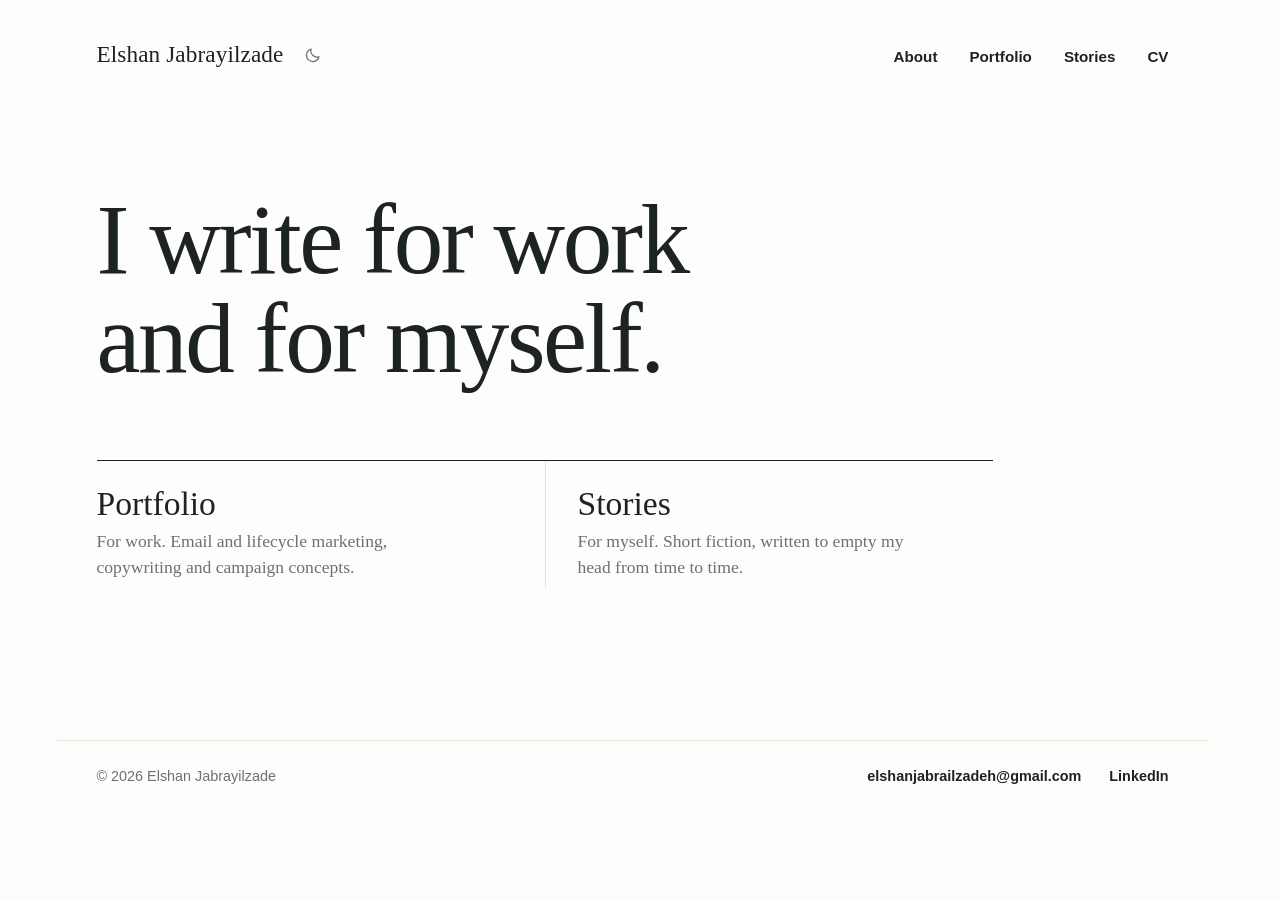
==== index.html @ e6139c63 "Phone layout: cleaner stories list, piece menu in portfolio sections Co-Authored-By: Claude Opus 5.5" ====
<!doctype html>
<html lang="en">
<head>
  <meta charset="utf-8">
  <meta name="viewport" content="width=device-width, initial-scale=1">
  <title>Elshan Jabrayilzade</title>
  <meta name="description" content="Elshan Jabrayilzade writes for work and for himself: email and lifecycle marketing, copywriting and short fiction.">
  <meta name="author" content="Elshan Jabrayilzade">
  <meta property="og:title" content="Elshan Jabrayilzade">
  <meta property="og:description" content="Elshan Jabrayilzade writes for work and for himself: email and lifecycle marketing, copywriting and short fiction.">
  <meta property="og:type" content="website">
  <link rel="preload" href="assets/fonts/eb-garamond-latin-wght-normal.woff2" as="font" type="font/woff2" crossorigin>
  <link rel="stylesheet" href="assets/site.css?v=d250526d">
  <script>document.documentElement.className = "js";(function(){var t;try{t=localStorage.getItem("theme")}catch(e){}if(t!=="dark"&&t!=="light")t=window.matchMedia&&matchMedia("(prefers-color-scheme: dark)").matches?"dark":"light";document.documentElement.setAttribute("data-theme",t)})();</script>
</head>
<body>
  <header class="top wrap">
    <div class="brand">
      <a class="name" href="./">Elshan Jabrayilzade</a>
      <button class="theme" type="button" aria-label="Switch between light and dark">
          <svg class="moon" viewBox="0 0 24 24" width="18" height="18" aria-hidden="true"><path d="M20 14.5A8.5 8.5 0 0 1 9.5 4 8.5 8.5 0 1 0 20 14.5z" fill="none" stroke="currentColor" stroke-width="1.6" stroke-linejoin="round"/></svg>
          <svg class="sun" viewBox="0 0 24 24" width="18" height="18" aria-hidden="true"><circle cx="12" cy="12" r="4.2" fill="none" stroke="currentColor" stroke-width="1.6"/><path d="M12 2.5v2.6M12 18.9v2.6M2.5 12h2.6M18.9 12h2.6M5.3 5.3l1.8 1.8M16.9 16.9l1.8 1.8M5.3 18.7l1.8-1.8M16.9 7.1l1.8-1.8" stroke="currentColor" stroke-width="1.6" stroke-linecap="round"/></svg>
        </button>
    </div>
    <nav class="nav" aria-label="Site">
      <a href="about/">About</a>
      <a href="portfolio/">Portfolio</a>
      <a href="stories/">Stories</a>
      <a href="assets/elshan-jabrayilzade-cv.pdf">CV</a>
    </nav>
  </header>

  <main class="wrap">
    <h1 class="statement">I write for work<br>and for myself.</h1>
    <div class="two">
      <a href="portfolio/"><b>Portfolio</b><span>For work. Email and lifecycle marketing, copywriting and campaign concepts.</span></a>
      <a href="stories/"><b>Stories</b><span>For myself. Short fiction, written to empty my head from time to time.</span></a>
    </div>
  </main>

  <footer class="foot wrap">
    <span>&copy; 2026 Elshan Jabrayilzade</span>
    <a href="mailto:elshanjabrailzadeh@gmail.com">elshanjabrailzadeh@gmail.com</a>
    <a href="https://www.linkedin.com/in/elshanjh">LinkedIn</a>
  </footer>
  <script src="assets/site.js?v=d250526d"></script>
</body>
</html>
---- assets/site.css ----
@font-face {
  font-family: "EB Garamond";
  src: url("fonts/eb-garamond-latin-wght-normal.woff2") format("woff2");
  font-weight: 400 800;
  font-display: swap;
}
@font-face {
  font-family: "EB Garamond";
  src: url("fonts/eb-garamond-latin-wght-italic.woff2") format("woff2");
  font-weight: 400 800;
  font-style: italic;
  font-display: swap;
}
@font-face {
  font-family: "Instrument Sans";
  src: url("fonts/instrument-sans-latin-wght-normal.woff2") format("woff2");
  font-weight: 400 700;
  font-display: swap;
}

:root {
  --bg: #fdfdfb;
  --ink: #1d2321;
  --muted: #6c726f;
  --line: #e3e4de;
  --accent: #6e1f2a;
  --serif: "EB Garamond", Garamond, "Times New Roman", serif;
  --sans: "Instrument Sans", "Helvetica Neue", Arial, sans-serif;
  --bar: #d5d7d0;
  --underline: #b9bcb5;
  color-scheme: light;
}
:root[data-theme="dark"] {
  --bg: #141817;
  --ink: #e9eae5;
  --muted: #99a09b;
  --line: #2b3230;
  --accent: #e0a3ab;
  --bar: #3b4340;
  --underline: #59605c;
  color-scheme: dark;
}

* { box-sizing: border-box; }
html { -webkit-text-size-adjust: 100%; overflow-y: scroll; scrollbar-gutter: stable; }

body {
  margin: 0;
  background: var(--bg);
  color: var(--ink);
  font-family: var(--serif);
  font-size: 1.25rem;
  line-height: 1.6;
  font-variant-numeric: oldstyle-nums;
}

a { color: inherit; text-decoration-thickness: 1px; text-underline-offset: 0.18em; text-decoration-color: var(--underline); }
a:hover { color: var(--accent); text-decoration-color: currentColor; }
:focus-visible { outline: 2px solid var(--accent); outline-offset: 4px; }
img { max-width: 100%; height: auto; display: block; }
p { margin: 0 0 1.15em; }

.wrap { max-width: 72rem; margin: 0 auto; padding: 0 2.5rem; }

/* ---------- Header and footer ---------- */

.top { display: flex; justify-content: space-between; align-items: baseline; gap: 1rem 2rem; flex-wrap: wrap; padding-top: 2.25rem; padding-bottom: 2.25rem; }
.name { font-size: 1.45rem; font-weight: 500; text-decoration: none; letter-spacing: 0.005em; }
.nav { display: flex; gap: 2rem; font-family: var(--sans); font-size: 0.95rem; font-weight: 600; }
.nav { align-items: center; }
.brand { display: flex; align-items: center; gap: 1rem; }
.theme { background: none; border: 0; padding: 0.3rem; margin: 0; color: var(--muted); cursor: pointer; display: inline-flex; border-radius: 50%; }
.theme:hover { color: var(--accent); }
.theme .sun, :root[data-theme="dark"] .theme .moon { display: none; }
:root[data-theme="dark"] .theme .sun { display: block; }
.nav a { text-decoration: none; color: var(--ink); padding: 0.2rem 0; border-bottom: 1.5px solid transparent; }
.nav a:hover { color: var(--accent); }
.nav a[aria-current="page"] { border-bottom-color: var(--ink); }

main.wrap { padding-top: 3.5rem; padding-bottom: 6rem; min-height: 70vh; }

.foot { font-family: var(--sans); font-size: 0.9rem; font-weight: 600; color: var(--ink); display: flex; gap: 0.5rem 1.75rem; flex-wrap: wrap; padding-top: 1.5rem; padding-bottom: 2.5rem; border-top: 1px solid var(--line); }
.foot a { text-decoration: none; }
.foot span { margin-right: auto; font-weight: 400; color: var(--muted); }

h1, h2, h3 { font-weight: 400; margin: 0; }
h1 { font-size: clamp(2.2rem, 4.5vw, 3.1rem); line-height: 1.1; letter-spacing: -0.012em; }
.label { font-family: var(--sans); font-size: 0.8rem; color: var(--muted); margin: 0 0 0.9rem; }

/* ---------- Home ---------- */

.statement { font-size: clamp(2.9rem, 8vw, 6.2rem); line-height: 1; letter-spacing: -0.025em; margin: 1.5rem 0 4.5rem; }
.statement em { font-style: italic; }
.two { display: grid; grid-template-columns: 1fr 1fr; border-top: 1px solid var(--ink); max-width: 56rem; }
.two a { text-decoration: none; padding: 1.5rem 2rem 0.5rem 0; }
.two a + a { padding-left: 2rem; border-left: 1px solid var(--line); }
.two b { display: block; font-weight: 400; font-size: 2.1rem; line-height: 1.15; }
.two a:hover b { font-style: italic; }
.two span { display: block; color: var(--muted); font-size: 1.1rem; line-height: 1.45; margin-top: 0.35rem; max-width: 22rem; }
.two a:hover span { color: var(--muted); }

/* ---------- About ---------- */

.prose { max-width: 36rem; }
.prose h1 { margin-bottom: 2rem; }

/* ---------- Portfolio landing ---------- */

.choose { margin-top: 2.5rem; }
.choose b { font-size: clamp(2rem, 4vw, 2.9rem); letter-spacing: -0.012em; }
.choose a { padding-top: 2rem; padding-bottom: 2rem; }
.choose small { display: block; font-family: var(--sans); font-size: 0.8rem; color: var(--muted); margin-top: 1.25rem; }

/* ---------- Portfolio section: list on the left, piece on the right ---------- */

.section { display: grid; grid-template-columns: 15rem minmax(0, 38rem); gap: 5.5rem; align-items: start; }

.list { position: sticky; top: 2rem; }
.list .back { font-family: var(--sans); font-size: 0.8rem; color: var(--muted); text-decoration: none; }
.list .back:hover { color: var(--accent); }
.list h2 { font-size: 1.45rem; font-style: italic; line-height: 1.2; margin: 0.6rem 0 1.4rem; }
.list .intro { font-size: 1.02rem; line-height: 1.45; color: var(--muted); margin: -0.6rem 0 1.5rem; }
.list h3 { font-family: var(--sans); font-size: 0.8rem; color: var(--muted); margin: 1.6rem 0 0.5rem; }
.list ul { list-style: none; margin: 0; padding: 0; border-left: 1px solid var(--line); }
.list ul a {
  display: block;
  text-decoration: none;
  color: var(--muted);
  font-size: 1.08rem;
  line-height: 1.3;
  padding: 0.42rem 0 0.42rem 1rem;
  margin-left: -1px;
  border-left: 1px solid transparent;
}
.list ul a:hover { color: var(--ink); }
.list ul a.is-active { color: var(--ink); border-left-color: var(--accent); }
.list .other { display: inline-block; margin-top: 2rem; font-size: 1.05rem; font-style: italic; }

.js .piece { display: none; }
.js .piece.is-shown { display: block; }
.piece + .piece { margin-top: 6rem; }
.js .piece + .piece { margin-top: 0; }
.back-m, .jump, .all-m { display: none; }

.piece h1 { margin-bottom: 0.7rem; }
.piece .label { margin-bottom: 2.25rem; }
.piece .lead { font-size: 1.5rem; line-height: 1.42; margin-bottom: 1.6rem; }
.piece h2 { font-family: var(--sans); font-size: 0.8rem; font-weight: 600; color: var(--ink); margin: 2.2rem 0 0.6rem; }
.piece ul { list-style: none; margin: 0 0 1.15em; padding: 0; }
.piece li { padding-left: 1.2rem; position: relative; margin-bottom: 0.35rem; }
.piece li::before { content: "\2013"; position: absolute; left: 0; color: var(--muted); }

.flow { list-style: none; margin: 1rem 0 2rem 0.25rem; padding: 0; border-left: 1px solid var(--ink); }
.piece .flow li { padding: 0 0 0 1.5rem; margin: 0 0 1.1rem; position: relative; line-height: 1.5; }
.piece .flow li:last-child { margin-bottom: 0; }
.piece .flow li::before { content: ""; position: absolute; left: -4px; top: 0.62em; width: 7px; height: 7px; border-radius: 50%; background: var(--ink); }
.flow b { display: block; font-family: var(--sans); font-size: 0.8rem; font-weight: 600; margin-bottom: 0.1rem; }
td i { display: block; color: var(--muted); font-size: 1rem; }


.piece .picks { margin: 2.25rem 0 0; border-top: 1px solid var(--ink); }
.piece .picks li { padding: 0; margin: 0; border-bottom: 1px solid var(--line); }
.piece .picks li::before { content: none; }
.picks a { display: block; padding: 1rem 0; text-decoration: none; }
.picks b { display: block; font-weight: 400; font-size: 1.4rem; line-height: 1.25; }
.picks a:hover b { font-style: italic; }
.picks span { display: block; color: var(--muted); font-size: 1.08rem; line-height: 1.45; margin-top: 0.15rem; }

figure { margin: 2.5rem 0; }
figure.square img { width: min(100%, 30rem); }
figure.phone img { width: min(100%, 17rem); }
figcaption { font-family: var(--sans); font-size: 0.78rem; color: var(--muted); margin-top: 0.7rem; }

.script { border-left: 1px solid var(--ink); padding-left: 1.5rem; margin: 0.5rem 0 1.5rem; }
.script p:last-child { margin-bottom: 0; }
.endline { font-size: 1.5rem; font-style: italic; line-height: 1.35; }
.meta { color: var(--muted); font-style: italic; }
.piece .note { margin: 2.75rem 0 0; line-height: 1.6; max-width: 30rem; }

table { border-collapse: collapse; width: 100%; margin: 2rem 0; font-size: 1.1rem; }
th, td { text-align: left; padding: 0.55rem 0; border-bottom: 1px solid var(--line); }
th { font-family: var(--sans); font-size: 0.76rem; font-weight: 400; color: var(--muted); }
td.num, th.num { text-align: right; padding-left: 1rem; white-space: nowrap; font-variant-numeric: lining-nums tabular-nums; }

.chart { margin: 2.75rem 0; }
.bars { display: flex; align-items: flex-end; gap: 10px; height: 8.5rem; margin: 1.6rem 0 0; padding: 0; list-style: none; border-bottom: 1px solid var(--ink); }
.bars li { flex: 1; margin: 0; padding: 0; background: var(--bar); position: relative; min-width: 0; }
.bars li::before { content: none; }
.bars li.sell { background: var(--ink); }
.bars li span { position: absolute; bottom: 100%; left: 50%; transform: translateX(-50%); font-family: var(--sans); font-size: 0.66rem; color: var(--muted); padding-bottom: 3px; }
.bar-nums { display: flex; gap: 10px; font-family: var(--sans); font-size: 0.66rem; color: var(--muted); margin-top: 5px; }
.bar-nums span { flex: 1; text-align: center; }
.chart figcaption i { display: inline-block; width: 0.6rem; height: 0.6rem; background: var(--ink); margin: 0 0.3rem 0 0; vertical-align: -1px; font-style: normal; }

.pager { margin-top: 4.5rem; padding-top: 1.5rem; border-top: 1px solid var(--line); display: flex; justify-content: space-between; gap: 2rem; }
.pager a { text-decoration: none; font-size: 1.15rem; font-style: italic; line-height: 1.3; }
.pager small { display: block; font-family: var(--sans); font-style: normal; font-size: 0.76rem; color: var(--muted); margin-bottom: 0.2rem; }
.pager .next { margin-left: auto; text-align: right; }

/* ---------- Stories: set like a book ---------- */

body.book { --bg: #f4f0e4; --line: #dcd6c4; --muted: #746d5f; --ink: #2a2520; background: var(--bg); }
:root[data-theme="dark"] body.book { --bg: #1a1814; --line: #36322a; --muted: #a59d8b; --ink: #ebe5d6; }

.titlepage { text-align: center; padding: 2rem 0 4.5rem; }
.titlepage h1 { font-size: clamp(3rem, 8vw, 4.6rem); font-style: italic; letter-spacing: -0.01em; }
.titlepage p { font-variant-caps: all-small-caps; letter-spacing: 0.14em; font-size: 1.05rem; margin: 1.1rem 0 0; }
.rule { width: 3rem; height: 1px; background: var(--ink); margin: 2.2rem auto; border: 0; }

.contents { max-width: 40rem; margin: 0 auto; }
.contents h2 { text-align: center; font-variant-caps: all-small-caps; letter-spacing: 0.14em; font-size: 1.05rem; margin-bottom: 2.5rem; }
.contents ol { list-style: none; margin: 0; padding: 0; }
.contents li { margin-bottom: 2.1rem; }
.contents a { display: flex; align-items: baseline; gap: 0.5rem; text-decoration: none; font-size: 1.4rem; line-height: 1.25; }
.contents a::after { content: ""; flex: 1; order: 1; border-bottom: 1px dotted var(--muted); transform: translateY(-0.25em); min-width: 1.5rem; }
.contents a time { order: 2; white-space: nowrap; font-size: 1.1rem; color: var(--muted); }
.contents li i { display: block; color: var(--muted); font-size: 1.08rem; line-height: 1.4; margin-top: 0.15rem; padding-right: 4rem; }

.story { max-width: 40rem; margin: 0 auto; }
.story header { text-align: center; padding: 2rem 0 1rem; }
.story header p { font-variant-caps: all-small-caps; letter-spacing: 0.14em; font-size: 1rem; color: var(--muted); margin: 0 0 1.1rem; }
.story h1 { font-size: clamp(2.3rem, 6vw, 3.2rem); line-height: 1.12; text-wrap: balance; }
.story .text { font-size: 1.35rem; line-height: 1.68; }
.story .text p { margin: 0 0 1.05em; }
.story .text.lines p { margin-bottom: 0.8em; }
.story .text p.first::first-letter { float: left; font-size: 3.55em; line-height: 0.82; padding: 0.06em 0.08em 0 0; }
.story .text p.epigraph { text-align: center; font-style: italic; text-indent: 0 !important; margin: 0 0 3rem !important; }
.story h2 { text-align: center; font-size: 2rem; font-style: italic; line-height: 1.2; color: var(--ink); margin: 5rem 0 2.5rem; }
.story h2::after { content: ""; display: block; width: 2rem; height: 1px; background: var(--ink); margin: 1.1rem auto 0; }
.story .break { text-align: center; text-indent: 0 !important; letter-spacing: 0.6em; margin: 2.25rem 0 !important; color: var(--muted); }
.story .end { margin-top: 3rem; }
.book .pager { max-width: 40rem; margin-left: auto; margin-right: auto; }
.tocback { text-align: center; margin-top: 2.5rem; font-variant-caps: all-small-caps; letter-spacing: 0.14em; font-size: 1rem; }
.tocback a { text-decoration: none; }

@media (min-width: 700px) {
  .story .text:not(.lines) p { text-align: justify; hyphens: auto; -webkit-hyphens: auto; }
  .story .text p.epigraph, .story .text p.break { text-align: center; }
}

/* ---------- Small screens ---------- */

@media (max-width: 820px) {
  body { font-size: 1.15rem; }
  .wrap { padding: 0 1.25rem; }
  .top { padding-top: 1.25rem; padding-bottom: 1.25rem; }
  .nav { gap: 1.25rem; font-size: 0.9rem; }
  main.wrap { padding-top: 1.75rem; padding-bottom: 4rem; }
  .statement { margin-bottom: 3rem; }
  .two { grid-template-columns: 1fr; }
  .two a { padding: 1.25rem 0; }
  .two a + a { padding-left: 0; border-left: 0; border-top: 1px solid var(--line); }

  .section { grid-template-columns: 1fr; gap: 2.5rem; }
  .list { position: static; }
  .list ul a { font-size: 1.2rem; padding: 0.6rem 0 0.6rem 1rem; }
  .js .picked:not(.list-open) .list { display: none; }
  .js .section:not(.picked) .piece.is-shown { display: none; }
  .js .section.has-overview:not(.picked) .list { display: none; }
  .js .section.has-overview:not(.picked) .piece.is-shown { display: block; }
  .section { gap: 1.5rem; }
  .js .picked:not(.on-overview) .jump {
    display: flex; justify-content: space-between; align-items: center; width: 100%;
    font: 600 0.92rem var(--sans); color: var(--ink); background: none; text-align: left;
    border: 1px solid var(--line); border-radius: 4px; padding: 0.8rem 1rem; cursor: pointer;
  }
  .jump::after { content: ""; width: 0.5rem; height: 0.5rem; border-right: 1.5px solid currentColor; border-bottom: 1.5px solid currentColor; transform: rotate(45deg) translateY(-2px); flex: none; margin-left: 1rem; }
  .list-open .jump::after { transform: rotate(-135deg) translateY(-2px); }
  .list-open .list .back, .list-open .list h2 { display: none; }
  .js .picked:not(.on-overview) .all-m { display: inline-block; margin-top: 2rem; font: 600 0.92rem var(--sans); text-decoration: none; border-bottom: 1.5px solid var(--ink); padding-bottom: 0.15rem; }
  .piece .lead { font-size: 1.3rem; }
  .bars, .bar-nums { gap: 4px; }
  .bars li span { font-size: 0.55rem; }
  .pager { flex-direction: column; gap: 1.25rem; }
  .pager .next { margin-left: 0; text-align: left; }
  .story .text { font-size: 1.2rem; }
  .contents a { flex-direction: column-reverse; align-items: flex-start; gap: 0.2rem; font-size: 1.35rem; }
  .contents a::after { content: none; }
  .contents a time { font-size: 0.95rem; font-variant-caps: all-small-caps; letter-spacing: 0.1em; }
  .contents li i { padding-right: 0; font-size: 1rem; margin-top: 0.25rem; }
  .contents li { margin-bottom: 2rem; }
}

@media print { .top, .foot, .list, .pager { display: none; } }
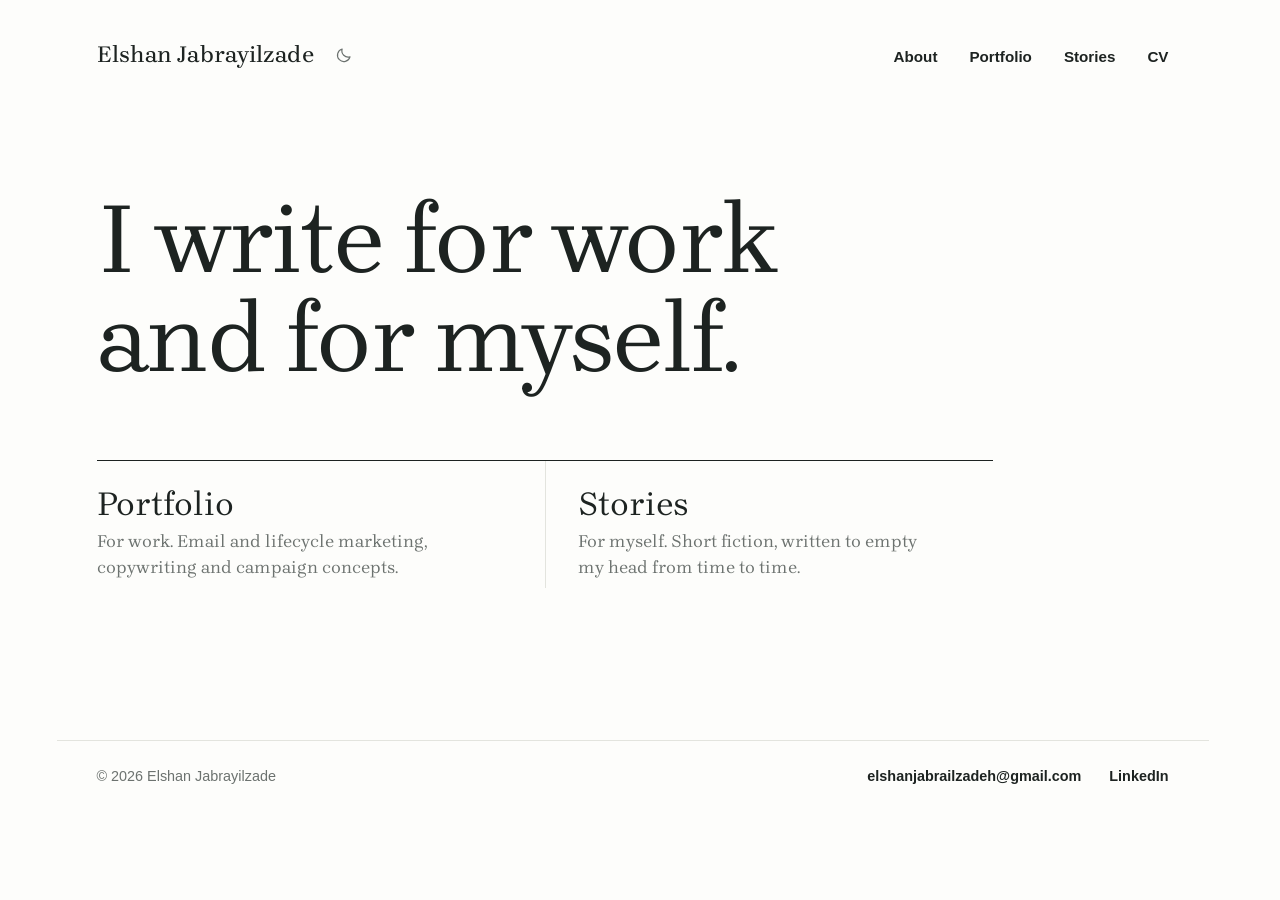
==== commit d752e660: "Switch typefaces to Brygada 1918 and Hanken Grotesk Co-Authored-By: Claude Opus 5.5 <noreply@anthrop" ====
--- a/index.html
+++ b/index.html
@@ -6,11 +6,12 @@
   <title>Elshan Jabrayilzade</title>
   <meta name="description" content="Elshan Jabrayilzade writes for work and for himself: email and lifecycle marketing, copywriting and short fiction.">
   <meta name="author" content="Elshan Jabrayilzade">
+  <meta name="src-path" content="index.html">
   <meta property="og:title" content="Elshan Jabrayilzade">
   <meta property="og:description" content="Elshan Jabrayilzade writes for work and for himself: email and lifecycle marketing, copywriting and short fiction.">
   <meta property="og:type" content="website">
-  <link rel="preload" href="assets/fonts/eb-garamond-latin-wght-normal.woff2" as="font" type="font/woff2" crossorigin>
-  <link rel="stylesheet" href="assets/site.css?v=d250526d">
+  <link rel="preload" href="assets/fonts/brygada-1918-latin-wght-normal.woff2" as="font" type="font/woff2" crossorigin>
+  <link rel="stylesheet" href="assets/site.css?v=b6066e69">
   <script>document.documentElement.className = "js";(function(){var t;try{t=localStorage.getItem("theme")}catch(e){}if(t!=="dark"&&t!=="light")t=window.matchMedia&&matchMedia("(prefers-color-scheme: dark)").matches?"dark":"light";document.documentElement.setAttribute("data-theme",t)})();</script>
 </head>
 <body>
@@ -43,6 +44,6 @@
     <a href="mailto:elshanjabrailzadeh@gmail.com">elshanjabrailzadeh@gmail.com</a>
     <a href="https://www.linkedin.com/in/elshanjh">LinkedIn</a>
   </footer>
-  <script src="assets/site.js?v=d250526d"></script>
+  <script src="assets/site.js?v=b6066e69"></script>
 </body>
 </html>
--- a/assets/site.css
+++ b/assets/site.css
@@ -1,19 +1,19 @@
 @font-face {
-  font-family: "EB Garamond";
-  src: url("fonts/eb-garamond-latin-wght-normal.woff2") format("woff2");
-  font-weight: 400 800;
+  font-family: "Brygada 1918";
+  src: url("fonts/brygada-1918-latin-wght-normal.woff2") format("woff2");
+  font-weight: 400 700;
   font-display: swap;
 }
 @font-face {
-  font-family: "EB Garamond";
-  src: url("fonts/eb-garamond-latin-wght-italic.woff2") format("woff2");
-  font-weight: 400 800;
+  font-family: "Brygada 1918";
+  src: url("fonts/brygada-1918-latin-wght-italic.woff2") format("woff2");
+  font-weight: 400 700;
   font-style: italic;
   font-display: swap;
 }
 @font-face {
-  font-family: "Instrument Sans";
-  src: url("fonts/instrument-sans-latin-wght-normal.woff2") format("woff2");
+  font-family: "Hanken Grotesk";
+  src: url("fonts/hanken-grotesk-latin-wght-normal.woff2") format("woff2");
   font-weight: 400 700;
   font-display: swap;
 }
@@ -24,8 +24,8 @@
   --muted: #6c726f;
   --line: #e3e4de;
   --accent: #6e1f2a;
-  --serif: "EB Garamond", Garamond, "Times New Roman", serif;
-  --sans: "Instrument Sans", "Helvetica Neue", Arial, sans-serif;
+  --serif: "Brygada 1918", Georgia, "Times New Roman", serif;
+  --sans: "Hanken Grotesk", "Helvetica Neue", Arial, sans-serif;
   --bar: #d5d7d0;
   --underline: #b9bcb5;
   color-scheme: light;
@@ -49,7 +49,7 @@
   background: var(--bg);
   color: var(--ink);
   font-family: var(--serif);
-  font-size: 1.25rem;
+  font-size: 1.14rem;
   line-height: 1.6;
   font-variant-numeric: oldstyle-nums;
 }
@@ -158,10 +158,13 @@
 td i { display: block; color: var(--muted); font-size: 1rem; }
 
 
-.piece .picks { margin: 2.25rem 0 0; border-top: 1px solid var(--ink); }
+.piece .picks-title { font-family: var(--serif); font-weight: 400; font-variant-caps: all-small-caps; letter-spacing: 0.14em; font-size: 1.05rem; color: var(--ink); margin: 2.75rem 0 0.7rem; }
+.piece .picks { margin: 0; border-top: 1px solid var(--ink); }
 .piece .picks li { padding: 0; margin: 0; border-bottom: 1px solid var(--line); }
 .piece .picks li::before { content: none; }
-.picks a { display: block; padding: 1rem 0; text-decoration: none; }
+.picks a { display: block; padding: 1rem 2.25rem 1rem 0; text-decoration: none; position: relative; }
+.picks a::after { content: ""; position: absolute; right: 0.4rem; top: 50%; width: 0.55rem; height: 0.55rem; border-right: 1.5px solid var(--muted); border-top: 1.5px solid var(--muted); transform: translateY(-50%) rotate(45deg); }
+.picks a:hover::after { border-color: var(--accent); right: 0.15rem; }
 .picks b { display: block; font-weight: 400; font-size: 1.4rem; line-height: 1.25; }
 .picks a:hover b { font-style: italic; }
 .picks span { display: block; color: var(--muted); font-size: 1.08rem; line-height: 1.45; margin-top: 0.15rem; }
@@ -220,7 +223,7 @@
 .story header { text-align: center; padding: 2rem 0 1rem; }
 .story header p { font-variant-caps: all-small-caps; letter-spacing: 0.14em; font-size: 1rem; color: var(--muted); margin: 0 0 1.1rem; }
 .story h1 { font-size: clamp(2.3rem, 6vw, 3.2rem); line-height: 1.12; text-wrap: balance; }
-.story .text { font-size: 1.35rem; line-height: 1.68; }
+.story .text { font-size: 1.22rem; line-height: 1.7; }
 .story .text p { margin: 0 0 1.05em; }
 .story .text.lines p { margin-bottom: 0.8em; }
 .story .text p.first::first-letter { float: left; font-size: 3.55em; line-height: 0.82; padding: 0.06em 0.08em 0 0; }
@@ -241,7 +244,7 @@
 /* ---------- Small screens ---------- */
 
 @media (max-width: 820px) {
-  body { font-size: 1.15rem; }
+  body { font-size: 1.06rem; }
   .wrap { padding: 0 1.25rem; }
   .top { padding-top: 1.25rem; padding-bottom: 1.25rem; }
   .nav { gap: 1.25rem; font-size: 0.9rem; }
@@ -273,7 +276,7 @@
   .bars li span { font-size: 0.55rem; }
   .pager { flex-direction: column; gap: 1.25rem; }
   .pager .next { margin-left: 0; text-align: left; }
-  .story .text { font-size: 1.2rem; }
+  .story .text { font-size: 1.1rem; }
   .contents a { flex-direction: column-reverse; align-items: flex-start; gap: 0.2rem; font-size: 1.35rem; }
   .contents a::after { content: none; }
   .contents a time { font-size: 0.95rem; font-variant-caps: all-small-caps; letter-spacing: 0.1em; }
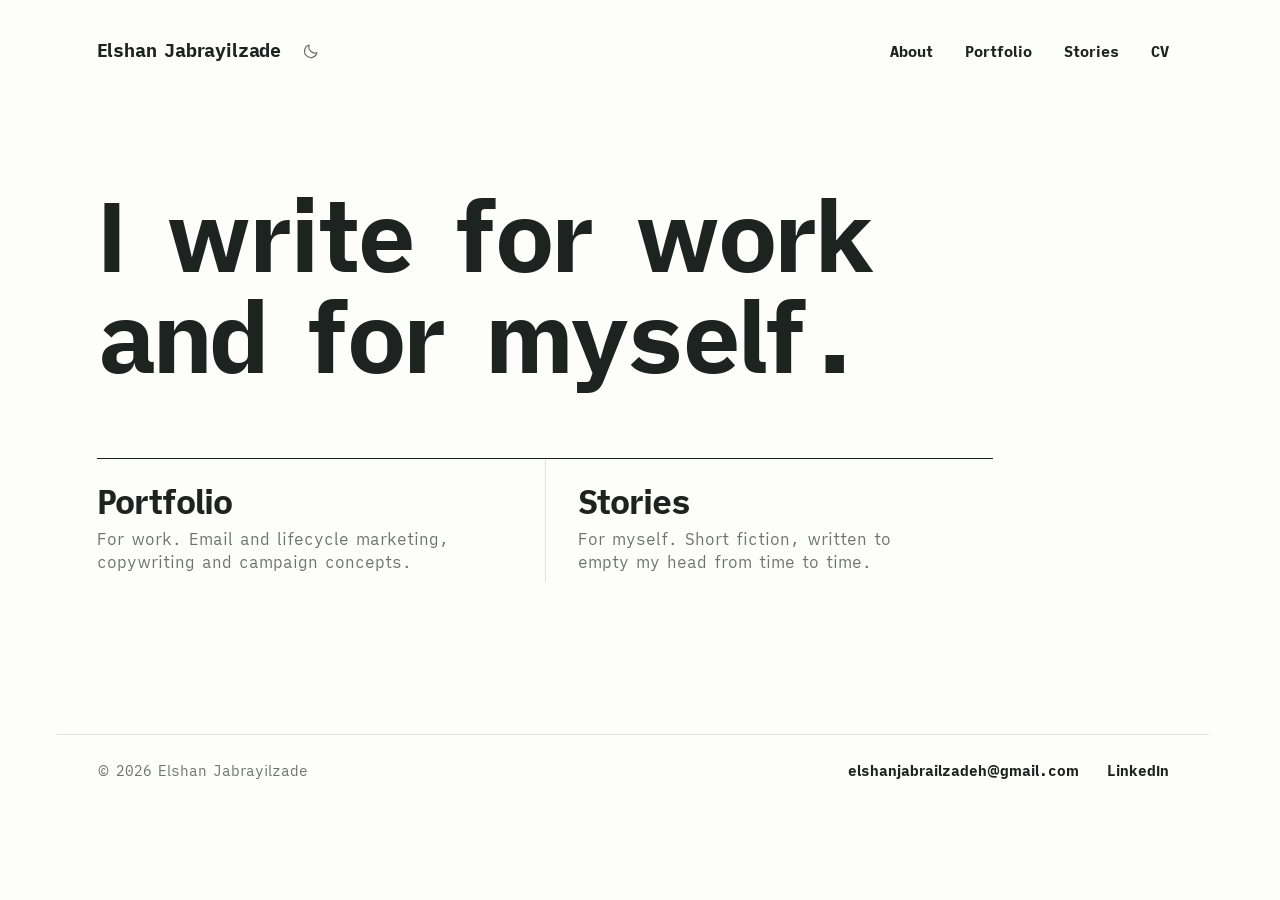
==== commit 96864b50: "Set work pages in iA Writer Quattro, keep the serif for stories Co-Authored-By: Claude Opus 5.5 <nor" ====
--- a/index.html
+++ b/index.html
@@ -11,7 +11,7 @@
   <meta property="og:description" content="Elshan Jabrayilzade writes for work and for himself: email and lifecycle marketing, copywriting and short fiction.">
   <meta property="og:type" content="website">
   <link rel="preload" href="assets/fonts/brygada-1918-latin-wght-normal.woff2" as="font" type="font/woff2" crossorigin>
-  <link rel="stylesheet" href="assets/site.css?v=b6066e69">
+  <link rel="stylesheet" href="assets/site.css?v=12680a8d">
   <script>document.documentElement.className = "js";(function(){var t;try{t=localStorage.getItem("theme")}catch(e){}if(t!=="dark"&&t!=="light")t=window.matchMedia&&matchMedia("(prefers-color-scheme: dark)").matches?"dark":"light";document.documentElement.setAttribute("data-theme",t)})();</script>
 </head>
 <body>
@@ -44,6 +44,6 @@
     <a href="mailto:elshanjabrailzadeh@gmail.com">elshanjabrailzadeh@gmail.com</a>
     <a href="https://www.linkedin.com/in/elshanjh">LinkedIn</a>
   </footer>
-  <script src="assets/site.js?v=b6066e69"></script>
+  <script src="assets/site.js?v=12680a8d"></script>
 </body>
 </html>
--- a/assets/site.css
+++ b/assets/site.css
@@ -12,9 +12,22 @@
   font-display: swap;
 }
 @font-face {
-  font-family: "Hanken Grotesk";
-  src: url("fonts/hanken-grotesk-latin-wght-normal.woff2") format("woff2");
-  font-weight: 400 700;
+  font-family: "iA Writer Quattro";
+  src: url("fonts/ia-writer-quattro-latin-400-normal.woff2") format("woff2");
+  font-weight: 400;
+  font-display: swap;
+}
+@font-face {
+  font-family: "iA Writer Quattro";
+  src: url("fonts/ia-writer-quattro-latin-400-italic.woff2") format("woff2");
+  font-weight: 400;
+  font-style: italic;
+  font-display: swap;
+}
+@font-face {
+  font-family: "iA Writer Quattro";
+  src: url("fonts/ia-writer-quattro-latin-700-normal.woff2") format("woff2");
+  font-weight: 700;
   font-display: swap;
 }
 
@@ -25,7 +38,7 @@
   --line: #e3e4de;
   --accent: #6e1f2a;
   --serif: "Brygada 1918", Georgia, "Times New Roman", serif;
-  --sans: "Hanken Grotesk", "Helvetica Neue", Arial, sans-serif;
+  --sans: "iA Writer Quattro", "Helvetica Neue", Arial, sans-serif;
   --bar: #d5d7d0;
   --underline: #b9bcb5;
   color-scheme: light;
@@ -95,7 +108,7 @@
 .two a { text-decoration: none; padding: 1.5rem 2rem 0.5rem 0; }
 .two a + a { padding-left: 2rem; border-left: 1px solid var(--line); }
 .two b { display: block; font-weight: 400; font-size: 2.1rem; line-height: 1.15; }
-.two a:hover b { font-style: italic; }
+.two a:hover b { text-decoration: underline; text-decoration-thickness: 1px; text-underline-offset: 0.18em; }
 .two span { display: block; color: var(--muted); font-size: 1.1rem; line-height: 1.45; margin-top: 0.35rem; max-width: 22rem; }
 .two a:hover span { color: var(--muted); }
 
@@ -166,7 +179,7 @@
 .picks a::after { content: ""; position: absolute; right: 0.4rem; top: 50%; width: 0.55rem; height: 0.55rem; border-right: 1.5px solid var(--muted); border-top: 1.5px solid var(--muted); transform: translateY(-50%) rotate(45deg); }
 .picks a:hover::after { border-color: var(--accent); right: 0.15rem; }
 .picks b { display: block; font-weight: 400; font-size: 1.4rem; line-height: 1.25; }
-.picks a:hover b { font-style: italic; }
+.picks a:hover b { text-decoration: underline; text-decoration-thickness: 1px; text-underline-offset: 0.18em; }
 .picks span { display: block; color: var(--muted); font-size: 1.08rem; line-height: 1.45; margin-top: 0.15rem; }
 
 figure { margin: 2.5rem 0; }
@@ -285,3 +298,23 @@
 }
 
 @media print { .top, .foot, .list, .pager { display: none; } }
+
+/* ---------- Work pages are set in the writer's sans; stories keep the book serif ---------- */
+body:not(.book) { --serif: "iA Writer Quattro", "Helvetica Neue", Arial, sans-serif; font-size: 1rem; line-height: 1.62; font-variant-numeric: normal; }
+.name { font-family: var(--sans); font-weight: 700; font-size: 1.15rem; letter-spacing: -0.01em; }
+body:not(.book) h1, body:not(.book) .two b, body:not(.book) .picks b { font-weight: 700; letter-spacing: -0.03em; }
+body:not(.book) .statement { font-weight: 700; letter-spacing: -0.04em; line-height: 1.02; font-size: clamp(1.8rem, 8.2vw, 6.2rem); }
+body:not(.book) .list h2, body:not(.book) .pager a, body:not(.book) .list .other, body:not(.book) .endline { font-style: normal; }
+body:not(.book) .list h2 { font-weight: 700; font-size: 1.2rem; }
+body:not(.book) .list ul a { font-size: 0.98rem; }
+body:not(.book) .piece .lead { font-size: 1.3rem; line-height: 1.45; }
+body:not(.book) .picks b { font-size: 1.2rem; }
+body:not(.book) .picks span { font-size: 0.98rem; }
+body:not(.book) .two span { font-size: 1rem; }
+body:not(.book) .pager a { font-weight: 700; font-size: 1.05rem; }
+body:not(.book) .picks-title { font-family: var(--sans); font-variant-caps: normal; letter-spacing: 0; font-size: 0.8rem; font-weight: 700; }
+.nav, .foot, .jump, .all-m, .piece h2, .flow b { font-weight: 700; }
+@media (max-width: 820px) {
+  body:not(.book) .piece .lead { font-size: 1.15rem; }
+  body:not(.book) .list ul a { font-size: 1.05rem; }
+}
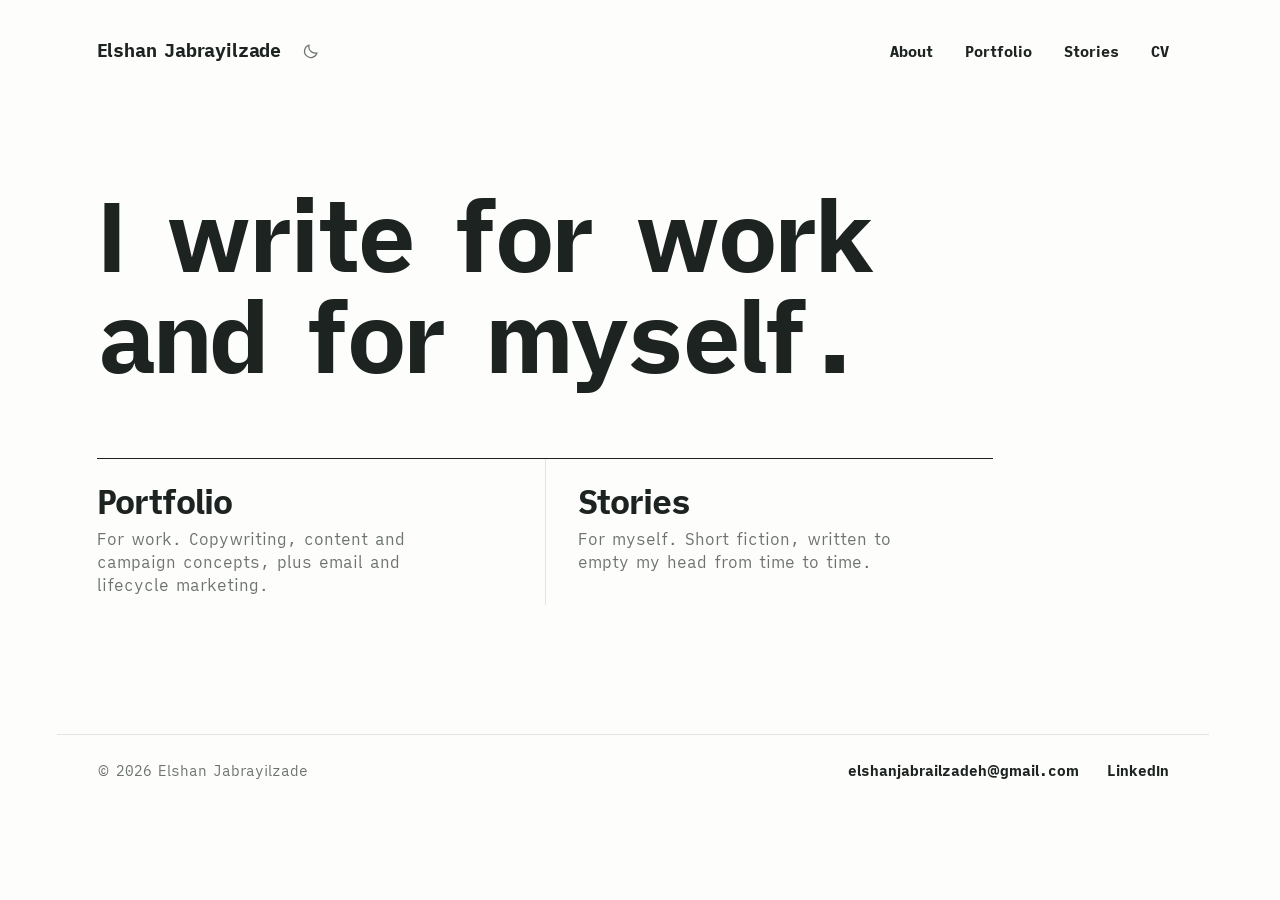
==== commit 703d1ba3: "Lead home page with copywriting, drop Baku from About Co-Authored-By: Claude Opus 5.5 <noreply@anthr" ====
--- a/index.html
+++ b/index.html
@@ -11,7 +11,7 @@
   <meta property="og:description" content="Elshan Jabrayilzade writes for work and for himself: email and lifecycle marketing, copywriting and short fiction.">
   <meta property="og:type" content="website">
   <link rel="preload" href="assets/fonts/brygada-1918-latin-wght-normal.woff2" as="font" type="font/woff2" crossorigin>
-  <link rel="stylesheet" href="assets/site.css?v=12680a8d">
+  <link rel="stylesheet" href="assets/site.css?v=b7274e78">
   <script>document.documentElement.className = "js";(function(){var t;try{t=localStorage.getItem("theme")}catch(e){}if(t!=="dark"&&t!=="light")t=window.matchMedia&&matchMedia("(prefers-color-scheme: dark)").matches?"dark":"light";document.documentElement.setAttribute("data-theme",t)})();</script>
 </head>
 <body>
@@ -34,7 +34,7 @@
   <main class="wrap">
     <h1 class="statement">I write for work<br>and for myself.</h1>
     <div class="two">
-      <a href="portfolio/"><b>Portfolio</b><span>For work. Email and lifecycle marketing, copywriting and campaign concepts.</span></a>
+      <a href="portfolio/"><b>Portfolio</b><span>For work. Copywriting, content and campaign concepts, plus email and lifecycle marketing.</span></a>
       <a href="stories/"><b>Stories</b><span>For myself. Short fiction, written to empty my head from time to time.</span></a>
     </div>
   </main>
@@ -44,6 +44,6 @@
     <a href="mailto:elshanjabrailzadeh@gmail.com">elshanjabrailzadeh@gmail.com</a>
     <a href="https://www.linkedin.com/in/elshanjh">LinkedIn</a>
   </footer>
-  <script src="assets/site.js?v=12680a8d"></script>
+  <script src="assets/site.js?v=b7274e78"></script>
 </body>
 </html>
--- a/assets/site.css
+++ b/assets/site.css
@@ -172,6 +172,8 @@
 
 
 .piece .picks-title { font-family: var(--serif); font-weight: 400; font-variant-caps: all-small-caps; letter-spacing: 0.14em; font-size: 1.05rem; color: var(--ink); margin: 2.75rem 0 0.7rem; }
+.piece .picks-group { font-family: var(--sans); font-size: 0.8rem; font-weight: 400; color: var(--muted); letter-spacing: 0; margin: 1.75rem 0 0.5rem; }
+.piece .picks-title + .picks-group { margin-top: 0; }
 .piece .picks { margin: 0; border-top: 1px solid var(--ink); }
 .piece .picks li { padding: 0; margin: 0; border-bottom: 1px solid var(--line); }
 .piece .picks li::before { content: none; }
